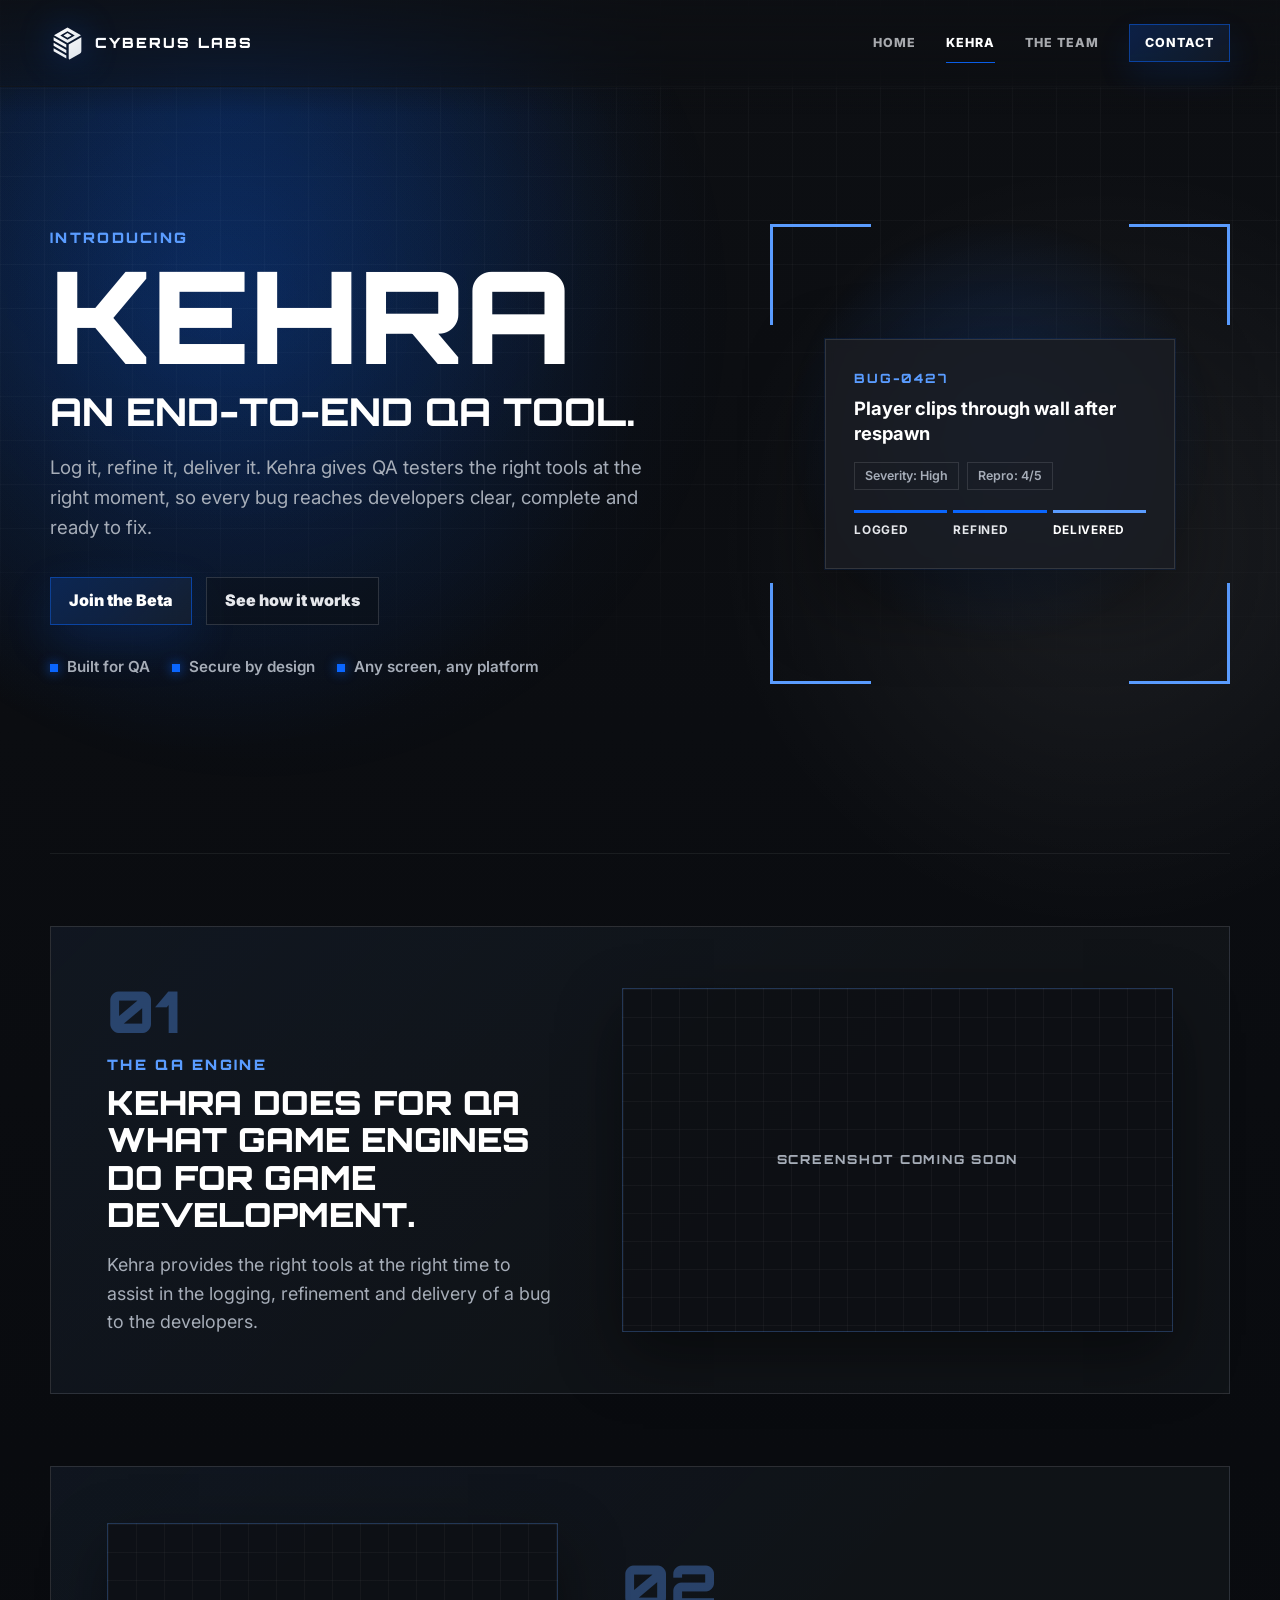
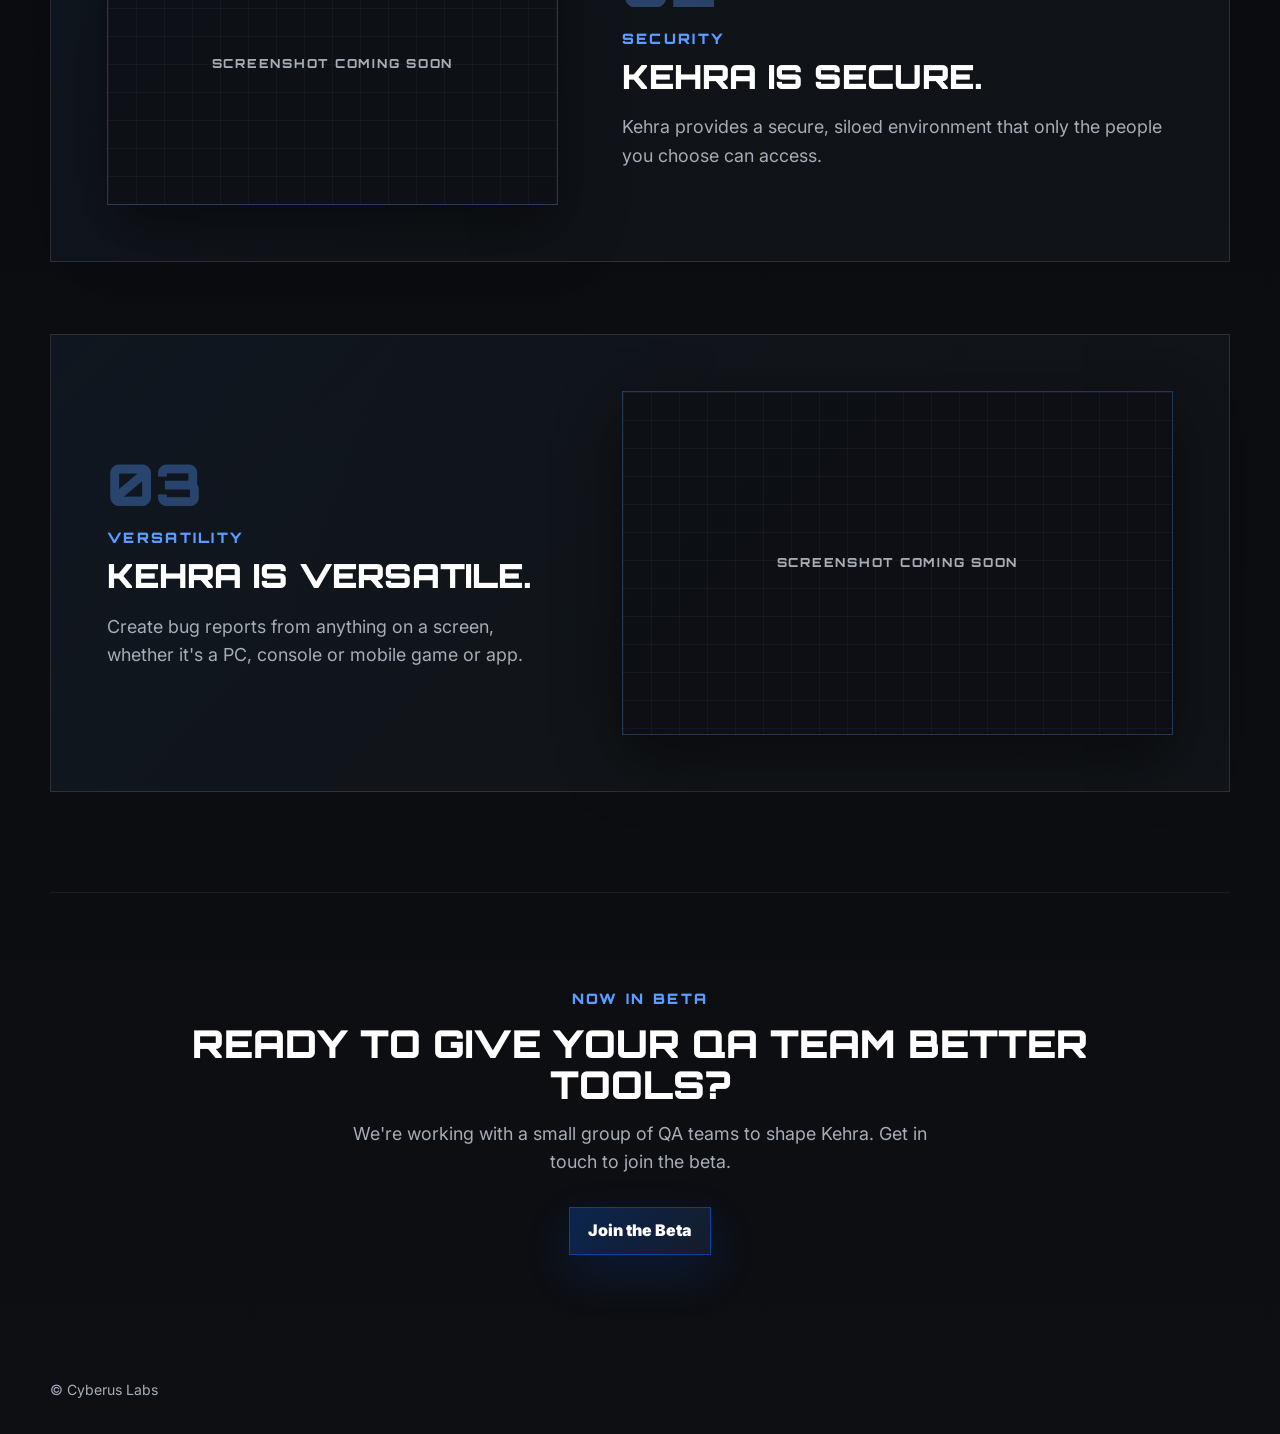
==== kehra/index.html @ efad947b "Add Kehra landing page Hero introducing Kehra as an end-to-end QA tool, three feature sections that " ====
<!DOCTYPE html>
<html lang="en">
<head>
  <meta charset="UTF-8">
  <meta name="viewport" content="width=device-width, initial-scale=1.0">
  <meta name="description" content="Kehra is an end-to-end QA tool from Cyberus Labs. Log, refine and deliver bugs to developers from any screen, in a secure, siloed environment.">
  <title>Kehra | An End-to-End QA Tool | Cyberus Labs</title>
  <link rel="icon" href="../assets/logo/cyberuslabs_logo.svg" type="image/svg+xml">
  <link rel="preconnect" href="https://fonts.googleapis.com">
  <link rel="preconnect" href="https://fonts.gstatic.com" crossorigin>
  <link href="https://fonts.googleapis.com/css2?family=Inter:wght@400;500;600;700;800&family=Orbitron:wght@600;700;800;900&display=swap" rel="stylesheet">
  <link rel="stylesheet" href="../coming-soon.css">
  <link rel="stylesheet" href="kehra.css">
</head>
<body>
  <div class="coming-soon-shell">
    <header class="coming-soon-header" data-header>
      <nav class="global-nav" aria-label="Main navigation">
        <a class="coming-soon-brand" href="/" aria-label="Cyberus Labs home">
          <img src="../assets/logo/cyberuslabs_logo.svg" alt="" aria-hidden="true">
          <span>Cyberus Labs</span>
        </a>

        <button class="nav-toggle" type="button" aria-expanded="false" aria-controls="site-navigation" data-nav-toggle>
          <span class="sr-only">Toggle navigation</span>
          <span></span>
          <span></span>
          <span></span>
        </button>

        <div class="global-nav-links" id="site-navigation" data-nav-links>
          <a href="/">Home</a>
          <a href="/kehra/" aria-current="page">Kehra</a>
          <a href="/team/">The Team</a>
          <a class="header-contact" href="mailto:contact@cyberuslabs.ca">Contact</a>
        </div>
      </nav>
    </header>

    <main class="home-main kehra-main">
      <!-- Hero -->
      <section class="kehra-hero" aria-labelledby="kehra-title">
        <div class="kehra-hero-copy">
          <p class="section-eyebrow">Introducing</p>
          <h1 id="kehra-title">Kehra</h1>
          <p class="kehra-hero-statement">An end-to-end QA tool.</p>
          <p class="coming-soon-text">Log it, refine it, deliver it. Kehra gives QA testers the right tools at the right moment, so every bug reaches developers clear, complete and ready to fix.</p>
          <div class="home-actions">
            <a class="home-button home-button-primary" href="mailto:contact@cyberuslabs.ca?subject=Kehra%20Beta%20Access">Join the Beta</a>
            <a class="home-button" href="#features">See how it works</a>
          </div>
          <ul class="kehra-hero-points" aria-label="Kehra at a glance">
            <li>Built for QA</li>
            <li>Secure by design</li>
            <li>Any screen, any platform</li>
          </ul>
        </div>

        <div class="kehra-capture" aria-hidden="true">
          <span class="capture-corner capture-corner-tl"></span>
          <span class="capture-corner capture-corner-tr"></span>
          <span class="capture-corner capture-corner-bl"></span>
          <span class="capture-corner capture-corner-br"></span>
          <div class="capture-card">
            <p class="capture-id">BUG-0427</p>
            <p class="capture-title">Player clips through wall after respawn</p>
            <div class="capture-tags">
              <span>Severity: High</span>
              <span>Repro: 4/5</span>
            </div>
            <div class="capture-steps">
              <span class="is-done">Logged</span>
              <span class="is-done">Refined</span>
              <span class="is-active">Delivered</span>
            </div>
          </div>
        </div>
      </section>

      <!-- Feature sections: each card grows as it scrolls into view (kehra.js) -->
      <div class="kehra-features" id="features">
        <section class="kehra-feature" data-grow aria-labelledby="feature-engine-title">
          <div class="kehra-feature-inner">
            <div class="kehra-feature-copy">
              <span class="kehra-feature-number">01</span>
              <p class="section-eyebrow">The QA engine</p>
              <h2 id="feature-engine-title">Kehra does for QA what game engines do for game development.</h2>
              <p>Kehra provides the right tools at the right time to assist in the logging, refinement and delivery of a bug to the developers.</p>
            </div>
            <figure class="kehra-shot">
              <!-- Screenshot: replace this placeholder with
                   <img src="../assets/images/kehra/feature-engine.png" alt="Describe the screenshot"> -->
              <div class="kehra-shot-placeholder"><span>Screenshot coming soon</span></div>
            </figure>
          </div>
        </section>

        <section class="kehra-feature kehra-feature-reverse" data-grow aria-labelledby="feature-secure-title">
          <div class="kehra-feature-inner">
            <div class="kehra-feature-copy">
              <span class="kehra-feature-number">02</span>
              <p class="section-eyebrow">Security</p>
              <h2 id="feature-secure-title">Kehra is secure.</h2>
              <p>Kehra provides a secure, siloed environment that only the people you choose can access.</p>
            </div>
            <figure class="kehra-shot">
              <!-- Screenshot: replace this placeholder with
                   <img src="../assets/images/kehra/feature-secure.png" alt="Describe the screenshot"> -->
              <div class="kehra-shot-placeholder"><span>Screenshot coming soon</span></div>
            </figure>
          </div>
        </section>

        <section class="kehra-feature" data-grow aria-labelledby="feature-versatile-title">
          <div class="kehra-feature-inner">
            <div class="kehra-feature-copy">
              <span class="kehra-feature-number">03</span>
              <p class="section-eyebrow">Versatility</p>
              <h2 id="feature-versatile-title">Kehra is versatile.</h2>
              <p>Create bug reports from anything on a screen, whether it's a PC, console or mobile game or app.</p>
            </div>
            <figure class="kehra-shot">
              <!-- Screenshot: replace this placeholder with
                   <img src="../assets/images/kehra/feature-versatile.png" alt="Describe the screenshot"> -->
              <div class="kehra-shot-placeholder"><span>Screenshot coming soon</span></div>
            </figure>
          </div>
        </section>
      </div>

      <!-- Closing call to action -->
      <section class="home-section kehra-cta" aria-labelledby="kehra-cta-title">
        <p class="section-eyebrow">Now in Beta</p>
        <h2 id="kehra-cta-title">Ready to give your QA team better tools?</h2>
        <p>We're working with a small group of QA teams to shape Kehra. Get in touch to join the beta.</p>
        <div class="home-actions">
          <a class="home-button home-button-primary" href="mailto:contact@cyberuslabs.ca?subject=Kehra%20Beta%20Access">Join the Beta</a>
        </div>
      </section>
    </main>

    <footer class="coming-soon-footer">
      <p>&copy; <span data-year></span> Cyberus Labs</p>
    </footer>
  </div>

  <script src="../script.js"></script>
  <script src="kehra.js"></script>
</body>
</html>
---- coming-soon.css ----
:root {
  --bg: #0d0f13;
  --surface: #1a1d22;
  --accent: #0a66ff;
  --accent-soft: #5a9cff;
  --text: #e5e7eb;
  --white: #ffffff;
  --muted: #a6adb8;
  --line: rgba(229, 231, 235, 0.13);
  --max-width: 1180px;
}

* {
  box-sizing: border-box;
}

html {
  min-width: 320px;
  min-height: 100%;
}

body {
  min-width: 320px;
  min-height: 100vh;
  margin: 0;
  color: var(--text);
  font-family: Inter, ui-sans-serif, system-ui, -apple-system, BlinkMacSystemFont, "Segoe UI", sans-serif;
  background:
    radial-gradient(circle at 16% 10%, rgba(10, 102, 255, 0.2), transparent 28rem),
    radial-gradient(circle at 86% 18%, rgba(255, 255, 255, 0.07), transparent 24rem),
    linear-gradient(180deg, var(--bg) 0%, #090b0f 48%, var(--bg) 100%);
  line-height: 1.6;
}

body::before {
  position: fixed;
  inset: 0;
  z-index: -2;
  content: "";
  background-image:
    linear-gradient(rgba(229, 231, 235, 0.035) 1px, transparent 1px),
    linear-gradient(90deg, rgba(229, 231, 235, 0.035) 1px, transparent 1px);
  background-size: 44px 44px;
  mask-image: linear-gradient(to bottom, #000 0%, rgba(0, 0, 0, 0.72) 58%, transparent 78%);
}

body::after {
  position: fixed;
  inset: 0;
  z-index: -1;
  pointer-events: none;
  content: "";
  background:
    radial-gradient(circle at 18% 10%, rgba(10, 102, 255, 0.12), transparent 28rem),
    radial-gradient(circle at 20% 34%, rgba(10, 102, 255, 0.1), transparent 30rem);
}

a {
  color: inherit;
  text-decoration: none;
}

.sr-only {
  position: absolute;
  width: 1px;
  height: 1px;
  overflow: hidden;
  clip: rect(0, 0, 0, 0);
  white-space: nowrap;
}

img {
  display: block;
  max-width: 100%;
}

.coming-soon-shell {
  display: grid;
  min-height: 100vh;
  grid-template-rows: auto 1fr auto;
  overflow: hidden;
}

.coming-soon-main,
.coming-soon-footer {
  width: min(100% - 48px, var(--max-width));
  margin: 0 auto;
}

.coming-soon-header {
  display: flex;
  position: relative;
  z-index: 5;
  min-height: 86px;
  align-items: center;
  border-bottom: 1px solid rgba(229, 231, 235, 0.025);
  background: linear-gradient(180deg, rgba(13, 15, 19, 0.82) 0%, rgba(13, 15, 19, 0.5) 100%);
  backdrop-filter: blur(18px);
}

.coming-soon-header::after {
  position: absolute;
  right: 0;
  bottom: -28px;
  left: 0;
  height: 28px;
  pointer-events: none;
  content: "";
  background: linear-gradient(180deg, rgba(13, 15, 19, 0.28), transparent);
}

.global-nav {
  display: flex;
  width: min(100% - 48px, var(--max-width));
  align-items: center;
  justify-content: space-between;
  gap: 24px;
  min-height: 86px;
  margin: 0 auto;
}

.coming-soon-brand {
  display: inline-flex;
  flex: 0 0 auto;
  align-items: center;
  gap: 10px;
  min-height: 86px;
  color: var(--white);
  font-family: Orbitron, Inter, sans-serif;
  font-size: 0.88rem;
  font-weight: 900;
  letter-spacing: 0.14em;
  text-transform: uppercase;
}

.coming-soon-brand img {
  width: 35px;
  height: auto;
  filter: drop-shadow(0 0 18px rgba(10, 102, 255, 0.4));
}

.global-nav-links {
  display: flex;
  align-items: center;
  justify-content: flex-end;
  gap: clamp(16px, 2.4vw, 30px);
  color: rgba(229, 231, 235, 0.72);
  font-size: 0.78rem;
  font-weight: 800;
  letter-spacing: 0.08em;
  text-transform: uppercase;
}

.global-nav-links a {
  position: relative;
  transition: color 180ms ease, border-color 180ms ease, background 180ms ease;
}

.global-nav-links a:not(.header-contact)::after {
  position: absolute;
  right: 0;
  bottom: -10px;
  left: 0;
  height: 1px;
  content: "";
  background: var(--accent);
  opacity: 0;
  transform: scaleX(0.55);
  transition: opacity 180ms ease, transform 180ms ease;
}

.global-nav-links a:hover,
.global-nav-links a:focus-visible,
.global-nav-links a[aria-current="page"] {
  color: var(--white);
  outline: none;
}

.global-nav-links a:hover::after,
.global-nav-links a:focus-visible::after,
.global-nav-links a[aria-current="page"]::after {
  opacity: 0.9;
  transform: scaleX(1);
}

.header-contact {
  display: inline-flex;
  min-height: 38px;
  align-items: center;
  justify-content: center;
  border: 1px solid rgba(10, 102, 255, 0.5);
  padding: 0 15px;
  color: var(--white);
  background:
    linear-gradient(135deg, rgba(10, 102, 255, 0.22), rgba(90, 156, 255, 0.08)),
    rgba(13, 15, 19, 0.58);
  box-shadow: 0 14px 34px rgba(10, 102, 255, 0.12);
}

.header-contact:hover,
.header-contact:focus-visible {
  border-color: rgba(90, 156, 255, 0.86);
}

.nav-toggle {
  display: none;
  position: relative;
  width: 44px;
  height: 44px;
  flex: 0 0 auto;
  align-items: center;
  justify-content: center;
  border: 1px solid rgba(229, 231, 235, 0.12);
  padding: 0;
  color: var(--white);
  background: rgba(13, 15, 19, 0.58);
  cursor: pointer;
}

.nav-toggle span:not(.sr-only) {
  position: absolute;
  width: 18px;
  height: 2px;
  background: currentColor;
  transition: transform 180ms ease, opacity 180ms ease;
}

.nav-toggle span:nth-child(2) {
  transform: translateY(-6px);
}

.nav-toggle span:nth-child(4) {
  transform: translateY(6px);
}

.nav-toggle[aria-expanded="true"] span:nth-child(2) {
  transform: rotate(45deg);
}

.nav-toggle[aria-expanded="true"] span:nth-child(3) {
  opacity: 0;
}

.nav-toggle[aria-expanded="true"] span:nth-child(4) {
  transform: rotate(-45deg);
}

.coming-soon-main {
  display: grid;
  align-items: center;
  padding: clamp(30px, 5vw, 66px) 0;
}

.coming-soon-hero {
  display: grid;
  grid-template-columns: minmax(0, 1fr) minmax(280px, 440px);
  gap: clamp(36px, 7vw, 94px);
  align-items: center;
}

.coming-soon-copy {
  max-width: 820px;
}

.coming-soon-state {
  margin: 0;
  color: var(--accent-soft);
  font-family: Orbitron, Inter, sans-serif;
  font-size: clamp(0.74rem, 1.3vw, 0.9rem);
  font-weight: 900;
  letter-spacing: 0.16em;
  line-height: 1.35;
  text-transform: uppercase;
}

.coming-soon-copy h1 {
  max-width: 900px;
  margin: 0;
  color: var(--white);
  font-family: Orbitron, Inter, sans-serif;
  font-size: clamp(3.6rem, 9vw, 8.5rem);
  font-weight: 900;
  letter-spacing: 0;
  line-height: 0.9;
  text-transform: uppercase;
}

.coming-soon-statement {
  max-width: 620px;
  margin: 18px 0 0;
  color: var(--white);
  font-family: Orbitron, Inter, sans-serif;
  font-size: clamp(1.45rem, 3.3vw, 2.45rem);
  font-weight: 800;
  line-height: 1.05;
  text-transform: uppercase;
}

.coming-soon-text {
  max-width: 660px;
  margin: 22px 0 0;
  color: var(--muted);
  font-size: clamp(1rem, 1.6vw, 1.17rem);
}

.coming-soon-state {
  margin-top: 34px;
  color: var(--white);
}

.coming-soon-contact {
  display: inline-flex;
  min-height: 48px;
  align-items: center;
  justify-content: center;
  margin-top: 18px;
  border: 1px solid rgba(10, 102, 255, 0.48);
  padding: 0 18px;
  color: var(--white);
  background:
    linear-gradient(135deg, rgba(10, 102, 255, 0.26), rgba(90, 156, 255, 0.1)),
    rgba(13, 15, 19, 0.7);
  font-weight: 900;
  box-shadow: 0 18px 48px rgba(10, 102, 255, 0.16);
}

.coming-soon-contact:hover,
.coming-soon-contact:focus-visible {
  border-color: rgba(90, 156, 255, 0.86);
  outline: none;
}

.coming-soon-mark {
  position: relative;
  display: grid;
  min-height: clamp(280px, 38vw, 460px);
  place-items: center;
  isolation: isolate;
}

.coming-soon-mark::before {
  position: absolute;
  inset: 8%;
  border: 1px solid rgba(229, 231, 235, 0.08);
  content: "";
  background:
    linear-gradient(rgba(229, 231, 235, 0.03) 1px, transparent 1px),
    linear-gradient(90deg, rgba(229, 231, 235, 0.03) 1px, transparent 1px);
  background-size: 22px 22px;
  opacity: 0.78;
  transform: rotate(45deg);
}

.coming-soon-mark::after {
  position: absolute;
  inset: 20%;
  z-index: -1;
  border-radius: 50%;
  content: "";
  background: radial-gradient(circle, rgba(10, 102, 255, 0.28), transparent 64%);
  filter: blur(10px);
}

.coming-soon-mark img {
  position: relative;
  z-index: 2;
  width: clamp(92px, 12.2vw, 157px);
  height: auto;
  filter:
    drop-shadow(0 0 28px rgba(10, 102, 255, 0.48))
    drop-shadow(0 32px 70px rgba(0, 0, 0, 0.45));
}

.mark-frame {
  position: absolute;
  border: 1px solid rgba(10, 102, 255, 0.26);
  transform: rotate(45deg);
}

.mark-frame-large {
  width: clamp(220px, 31vw, 390px);
  height: clamp(220px, 31vw, 390px);
}

.mark-frame-small {
  width: clamp(150px, 22vw, 285px);
  height: clamp(150px, 22vw, 285px);
  border-color: rgba(229, 231, 235, 0.12);
}

.mark-callout {
  position: absolute;
  z-index: 3;
  max-width: 150px;
  color: var(--muted);
  font-size: 0.78rem;
  font-weight: 700;
  line-height: 1.35;
  text-transform: none;
}

.mark-callout h2,
.mark-callout p {
  margin: 0;
}

.mark-callout h2 {
  color: var(--white);
  font-family: Orbitron, Inter, sans-serif;
  font-size: clamp(0.74rem, 1.1vw, 0.88rem);
  font-weight: 900;
  letter-spacing: 0.16em;
  line-height: 1.2;
  text-transform: uppercase;
}

.mark-callout p {
  margin-top: 5px;
  color: var(--muted);
  white-space: nowrap;
}

.mark-callout-design {
  top: 9%;
  right: 12%;
}

.mark-callout-build {
  bottom: 13%;
  left: 2%;
}

.mark-callout-solve {
  right: 0;
  bottom: 13%;
  text-align: right;
}

.home-main {
  width: min(100% - 48px, var(--max-width));
  margin: 0 auto;
  padding: clamp(30px, 5vw, 66px) 0 0;
}

.home-hero {
  padding-bottom: clamp(72px, 10vw, 128px);
}

.home-actions {
  display: flex;
  flex-wrap: wrap;
  gap: 14px;
  margin-top: 34px;
}

.home-button {
  display: inline-flex;
  min-height: 48px;
  align-items: center;
  justify-content: center;
  border: 1px solid rgba(229, 231, 235, 0.16);
  padding: 0 18px;
  color: var(--text);
  background: rgba(13, 15, 19, 0.42);
  font-weight: 900;
  transition: border-color 180ms ease, color 180ms ease, background 180ms ease;
}

.home-button-primary {
  border-color: rgba(10, 102, 255, 0.48);
  color: var(--white);
  background:
    linear-gradient(135deg, rgba(10, 102, 255, 0.26), rgba(90, 156, 255, 0.1)),
    rgba(13, 15, 19, 0.7);
  box-shadow: 0 18px 48px rgba(10, 102, 255, 0.16);
}

.home-button:hover,
.home-button:focus-visible {
  border-color: rgba(90, 156, 255, 0.86);
  outline: none;
}

.home-section {
  padding: clamp(58px, 8vw, 96px) 0;
  border-top: 1px solid rgba(229, 231, 235, 0.07);
}

.home-section-heading {
  display: grid;
  max-width: 920px;
  gap: 12px;
  margin-bottom: clamp(26px, 4vw, 42px);
}

.home-section h2 {
  max-width: 980px;
  margin: 0;
  color: var(--white);
  font-family: Orbitron, Inter, sans-serif;
  font-size: clamp(1.65rem, 3vw, 2.8rem);
  font-weight: 900;
  line-height: 1.08;
  text-transform: uppercase;
}

.home-pillars-grid,
.home-capability-grid {
  display: grid;
  gap: 18px;
}

.home-pillars-grid {
  grid-template-columns: repeat(3, minmax(0, 1fr));
}

.home-pillars-grid article {
  position: relative;
  min-height: 260px;
  overflow: hidden;
  border: 1px solid rgba(229, 231, 235, 0.1);
  padding: 28px;
  background:
    linear-gradient(135deg, rgba(26, 29, 34, 0.9), rgba(13, 15, 19, 0.74)),
    linear-gradient(rgba(10, 102, 255, 0.04) 1px, transparent 1px),
    linear-gradient(90deg, rgba(10, 102, 255, 0.04) 1px, transparent 1px);
  background-size: auto, 30px 30px, 30px 30px;
}

.home-pillars-grid article::after {
  position: absolute;
  right: -34px;
  bottom: -50px;
  width: 150px;
  height: 150px;
  border: 1px solid rgba(10, 102, 255, 0.22);
  content: "";
  transform: rotate(45deg);
}

.home-pillars-grid span,
.home-about-stats span {
  color: var(--accent-soft);
  font-family: Orbitron, Inter, sans-serif;
  font-size: 0.82rem;
  font-weight: 900;
  letter-spacing: 0.18em;
}

.home-pillars-grid h3 {
  margin: 48px 0 14px;
  color: var(--white);
  font-family: Orbitron, Inter, sans-serif;
  font-size: clamp(1.6rem, 3vw, 2.5rem);
  line-height: 1.04;
  text-transform: uppercase;
}

.home-pillars-grid p {
  margin: 0;
  color: var(--muted);
  font-size: 1.03rem;
  font-weight: 700;
}

.home-pillars-grid p + p {
  margin-top: 10px;
}

.home-pillars-grid strong {
  color: var(--text);
}

.home-capabilities {
  width: 100vw;
  margin-left: calc(50% - 50vw);
  padding-right: max(24px, calc((100vw - var(--max-width)) / 2));
  padding-left: max(24px, calc((100vw - var(--max-width)) / 2));
  border-bottom: 1px solid rgba(229, 231, 235, 0.07);
  background: rgba(26, 29, 34, 0.3);
}

.home-capability-grid {
  grid-template-columns: repeat(3, minmax(0, 1fr));
}

.home-capability-grid article,
.home-about-stats {
  border: 1px solid rgba(229, 231, 235, 0.1);
  background: linear-gradient(180deg, rgba(26, 29, 34, 0.88), rgba(26, 29, 34, 0.58));
}

.home-capability-grid article {
  min-height: 250px;
  padding: 24px;
}

.capability-icon {
  display: inline-grid;
  width: 48px;
  height: 48px;
  margin-bottom: 28px;
  place-items: center;
  border: 1px solid rgba(10, 102, 255, 0.38);
  color: var(--accent-soft);
  font-family: Orbitron, Inter, sans-serif;
  font-size: 0.86rem;
  font-weight: 900;
  background: rgba(10, 102, 255, 0.1);
}

.home-capability-grid h3 {
  margin: 0 0 12px;
  color: var(--white);
  font-family: Orbitron, Inter, sans-serif;
  font-size: 1rem;
  line-height: 1.25;
  text-transform: uppercase;
}

.home-capability-grid p,
.home-about-copy p {
  margin: 0;
  color: var(--muted);
}

.home-about {
  display: grid;
  grid-template-columns: minmax(0, 1fr) 360px;
  gap: clamp(34px, 5vw, 54px);
  align-items: start;
}

.home-about-copy {
  display: grid;
  gap: 16px;
}

.home-about-copy p {
  max-width: 760px;
  font-size: 1.04rem;
}

.home-about-stats {
  display: grid;
  gap: 1px;
  padding: 1px;
  background: rgba(229, 231, 235, 0.1);
}

.home-about-stats div {
  padding: 24px;
  background: rgba(26, 29, 34, 0.92);
}

.home-about-stats span {
  display: block;
  margin-bottom: 10px;
}

.home-about-stats p {
  margin: 0;
  color: var(--text);
  font-weight: 800;
}

.home-text-link {
  display: inline-flex;
  width: fit-content;
  align-items: center;
  gap: 8px;
  color: var(--white);
  font-family: Orbitron, Inter, sans-serif;
  font-size: 0.78rem;
  font-weight: 900;
  letter-spacing: 0.12em;
  text-transform: uppercase;
}

.home-text-link:hover,
.home-text-link:focus-visible {
  color: var(--accent-soft);
  outline: none;
}

.team-main {
  width: min(100% - 48px, var(--max-width));
  margin: 0 auto;
  padding: clamp(28px, 4vw, 48px) 0 0;
}

.section-eyebrow,
.founder-role {
  margin: 0;
  color: var(--accent-soft);
  font-family: Orbitron, Inter, sans-serif;
  font-size: clamp(0.74rem, 1.3vw, 0.9rem);
  font-weight: 900;
  letter-spacing: 0.16em;
  line-height: 1.35;
  text-transform: uppercase;
}

.team-hero {
  position: relative;
  overflow: hidden;
  padding: clamp(14px, 2vw, 24px) 0 clamp(34px, 4vw, 52px);
}

.team-hero h1 {
  margin: 12px 0 0;
  color: var(--white);
  font-family: Orbitron, Inter, sans-serif;
  font-weight: 900;
  line-height: 1.02;
  text-transform: uppercase;
}

.team-hero h1 {
  max-width: 1120px;
  font-size: clamp(2.4rem, 5vw, 4.9rem);
}

.founder-section {
  display: grid;
  grid-template-columns: repeat(2, minmax(0, 1fr));
  gap: clamp(18px, 3vw, 28px);
  padding: 0 0 clamp(70px, 9vw, 118px);
}

.founder-card {
  position: relative;
  display: grid;
  grid-template-rows: auto 1fr;
  overflow: hidden;
  border: 1px solid rgba(229, 231, 235, 0.1);
  background:
    linear-gradient(135deg, rgba(26, 29, 34, 0.88), rgba(13, 15, 19, 0.78)),
    linear-gradient(rgba(229, 231, 235, 0.03) 1px, transparent 1px),
    linear-gradient(90deg, rgba(229, 231, 235, 0.03) 1px, transparent 1px);
  background-size: auto, 26px 26px, 26px 26px;
}

.founder-card::after {
  position: absolute;
  right: -72px;
  bottom: -72px;
  width: 150px;
  height: 150px;
  border: 1px solid rgba(10, 102, 255, 0.24);
  content: "";
  transform: rotate(45deg);
}

.founder-photo {
  position: relative;
  display: grid;
  min-height: clamp(220px, 28vw, 320px);
  place-items: center;
  overflow: hidden;
  border-bottom: 1px solid rgba(229, 231, 235, 0.08);
  background:
    radial-gradient(circle at 50% 45%, rgba(10, 102, 255, 0.18), transparent 14rem),
    linear-gradient(rgba(229, 231, 235, 0.035) 1px, transparent 1px),
    linear-gradient(90deg, rgba(229, 231, 235, 0.035) 1px, transparent 1px),
    rgba(13, 15, 19, 0.42);
  background-size: auto, 24px 24px, 24px 24px, auto;
}

.founder-photo::before,
.founder-photo::after {
  position: absolute;
  width: 132px;
  height: 132px;
  border: 1px solid rgba(229, 231, 235, 0.1);
  content: "";
  transform: rotate(45deg);
}

.founder-photo::before {
  top: -66px;
  left: -66px;
}

.founder-photo::after {
  right: -66px;
  bottom: -66px;
}

.founder-photo span {
  position: relative;
  z-index: 1;
  color: var(--white);
  font-family: Orbitron, Inter, sans-serif;
  font-size: clamp(2.6rem, 6vw, 4.6rem);
  font-weight: 900;
  letter-spacing: 0.12em;
  text-shadow: 0 0 28px rgba(10, 102, 255, 0.42);
}

.founder-photo img {
  position: absolute;
  inset: 0;
  width: 100%;
  height: 100%;
  object-fit: cover;
}

.founder-content {
  position: relative;
  z-index: 1;
  display: grid;
  align-content: start;
  gap: 16px;
  padding: clamp(22px, 3vw, 30px);
}

.founder-content h2 {
  margin: -4px 0 0;
  color: var(--white);
  font-family: Orbitron, Inter, sans-serif;
  font-size: clamp(1.5rem, 3vw, 2.35rem);
  line-height: 1.05;
  text-transform: uppercase;
}

.founder-bio {
  display: grid;
  gap: 14px;
  max-width: 66ch;
}

.founder-bio p {
  margin: 0;
  color: var(--muted);
}

.coming-soon-footer {
  display: flex;
  align-items: end;
  justify-content: space-between;
  gap: 22px;
  padding: 28px 0 32px;
  color: var(--muted);
  font-size: 0.88rem;
}

.coming-soon-footer p {
  margin: 0;
}

@media (max-width: 900px) {
  .home-main,
  .coming-soon-main,
  .team-main,
  .coming-soon-footer {
    width: min(100% - 34px, var(--max-width));
  }

  .global-nav {
    width: min(100% - 34px, var(--max-width));
  }

  .coming-soon-hero {
    grid-template-columns: 1fr;
    gap: 30px;
  }

  .home-hero {
    padding-bottom: 64px;
  }

  .coming-soon-mark {
    width: min(100%, 560px);
    min-height: 300px;
    margin: 0 auto;
  }

  .home-pillars-grid,
  .home-capability-grid,
  .home-about {
    grid-template-columns: 1fr;
  }

  .home-capability-grid article {
    min-height: 220px;
  }

  .founder-section {
    grid-template-columns: 1fr;
  }

  .team-hero {
    padding-top: 20px;
  }

}

@media (max-width: 820px) {
  .global-nav {
    position: relative;
  }

  .nav-toggle {
    display: inline-flex;
  }

  .global-nav-links {
    position: absolute;
    top: calc(100% - 6px);
    right: 0;
    left: 0;
    display: grid;
    align-items: stretch;
    justify-content: stretch;
    gap: 0;
    border: 1px solid rgba(229, 231, 235, 0.1);
    padding: 10px;
    background:
      linear-gradient(135deg, rgba(26, 29, 34, 0.94), rgba(13, 15, 19, 0.96)),
      linear-gradient(rgba(229, 231, 235, 0.035) 1px, transparent 1px),
      linear-gradient(90deg, rgba(229, 231, 235, 0.035) 1px, transparent 1px);
    background-size: auto, 24px 24px, 24px 24px;
    box-shadow: 0 24px 54px rgba(0, 0, 0, 0.32);
    opacity: 0;
    pointer-events: none;
    transform: translateY(-8px);
    transition: opacity 180ms ease, transform 180ms ease;
  }

  .global-nav-links.is-open {
    opacity: 1;
    pointer-events: auto;
    transform: translateY(0);
  }

  .global-nav-links a {
    display: flex;
    min-height: 44px;
    align-items: center;
    padding: 0 12px;
  }

  .global-nav-links a:not(.header-contact)::after {
    right: auto;
    bottom: 11px;
    left: 12px;
    width: 26px;
    transform-origin: left center;
  }

  .header-contact {
    width: 100%;
    margin-top: 8px;
  }
}

@media (max-width: 560px) {
  .coming-soon-header {
    min-height: 72px;
  }

  .global-nav {
    min-height: 72px;
  }

  .coming-soon-brand {
    min-height: 72px;
  }

  .coming-soon-brand {
    font-size: 0.76rem;
  }

  .coming-soon-brand img {
    width: 32px;
  }

  .coming-soon-main {
    padding: 22px 0 30px;
  }

  .coming-soon-copy h1 {
    font-size: clamp(2.7rem, 14vw, 4.2rem);
  }

  .coming-soon-statement {
    font-size: clamp(1.35rem, 7vw, 2rem);
  }

  .coming-soon-contact {
    width: 100%;
  }

  .home-main {
    padding-top: 22px;
  }

  .home-actions,
  .home-button {
    width: 100%;
  }

  .home-section {
    padding: 48px 0;
  }

  .home-pillars-grid article,
  .home-capability-grid article {
    min-height: 0;
    padding: 20px;
  }

  .home-pillars-grid h3 {
    margin-top: 34px;
  }

  .home-capabilities {
    padding-right: 17px;
    padding-left: 17px;
  }

  .home-about-stats div {
    padding: 20px;
  }

  .coming-soon-mark {
    min-height: 280px;
  }

  .coming-soon-mark img {
    width: clamp(79px, 24.5vw, 111px);
  }

  .mark-frame-large {
    width: clamp(210px, 70vw, 280px);
    height: clamp(210px, 70vw, 280px);
  }

  .mark-frame-small {
    width: clamp(145px, 50vw, 204px);
    height: clamp(145px, 50vw, 204px);
  }

  .mark-callout {
    max-width: 118px;
    font-size: 0.68rem;
  }

  .mark-callout h2 {
    font-size: 0.68rem;
  }

  .mark-callout-design {
    top: 5%;
    right: 7%;
  }

  .mark-callout-build {
    bottom: 4%;
    left: 0;
  }

  .mark-callout-solve {
    right: 0;
    bottom: 4%;
  }

  .coming-soon-footer {
    align-items: flex-start;
    flex-direction: column;
    padding-bottom: 26px;
  }

  .team-main {
    padding-top: 16px;
  }

  .team-hero h1 {
    font-size: clamp(2.25rem, 12vw, 4rem);
  }

  .founder-photo {
    min-height: 210px;
  }

  .founder-section {
    padding-bottom: 56px;
  }
}
---- kehra/kehra.css ----
/* Kehra landing page. Builds on ../coming-soon.css tokens. */

/* ---------- Hero ---------- */
.kehra-hero {
  display: grid;
  grid-template-columns: minmax(0, 1fr) minmax(280px, 460px);
  gap: clamp(36px, 7vw, 90px);
  align-items: center;
  min-height: min(78vh, 760px);
  padding-bottom: clamp(56px, 8vw, 96px);
}

.kehra-hero-copy h1 {
  margin: 10px 0 0;
  color: var(--white);
  font-family: Orbitron, Inter, sans-serif;
  font-size: clamp(3.6rem, 10vw, 8.5rem);
  font-weight: 900;
  line-height: 0.9;
  text-transform: uppercase;
}

.kehra-hero-statement {
  margin: 18px 0 0;
  color: var(--white);
  font-family: Orbitron, Inter, sans-serif;
  font-size: clamp(1.4rem, 3.2vw, 2.4rem);
  font-weight: 800;
  line-height: 1.05;
  text-transform: uppercase;
}

.kehra-hero-points {
  display: flex;
  flex-wrap: wrap;
  gap: 10px 22px;
  margin: 30px 0 0;
  padding: 0;
  list-style: none;
  color: var(--muted);
  font-size: 0.95rem;
  font-weight: 600;
}

.kehra-hero-points li::before {
  display: inline-block;
  width: 8px;
  height: 8px;
  margin-right: 9px;
  content: "";
  background: var(--accent);
  box-shadow: 0 0 12px rgba(10, 102, 255, 0.8);
}

/* Hero visual: a screen-capture frame around a bug card */
.kehra-capture {
  position: relative;
  aspect-ratio: 1 / 1;
  display: grid;
  place-items: center;
  padding: 12%;
  background:
    radial-gradient(circle at 50% 45%, rgba(10, 102, 255, 0.22), transparent 62%);
}

.capture-corner {
  position: absolute;
  width: 22%;
  height: 22%;
  border-color: var(--accent-soft);
  border-style: solid;
  border-width: 0;
  animation: capture-pulse 3.2s ease-in-out infinite;
}

.capture-corner-tl { top: 0; left: 0; border-top-width: 3px; border-left-width: 3px; }
.capture-corner-tr { top: 0; right: 0; border-top-width: 3px; border-right-width: 3px; }
.capture-corner-bl { bottom: 0; left: 0; border-bottom-width: 3px; border-left-width: 3px; }
.capture-corner-br { bottom: 0; right: 0; border-bottom-width: 3px; border-right-width: 3px; }

@keyframes capture-pulse {
  0%, 100% { opacity: 1; }
  50% { opacity: 0.45; }
}

.capture-card {
  width: 100%;
  border: 1px solid var(--line);
  padding: clamp(18px, 3vw, 28px);
  background: rgba(26, 29, 34, 0.86);
  box-shadow: 0 30px 80px rgba(0, 0, 0, 0.45), 0 0 0 1px rgba(10, 102, 255, 0.12);
  backdrop-filter: blur(6px);
}

.capture-id {
  margin: 0;
  color: var(--accent-soft);
  font-family: Orbitron, Inter, sans-serif;
  font-size: 0.8rem;
  font-weight: 800;
  letter-spacing: 0.14em;
}

.capture-title {
  margin: 8px 0 0;
  color: var(--white);
  font-size: clamp(1rem, 1.8vw, 1.15rem);
  font-weight: 700;
  line-height: 1.35;
}

.capture-tags {
  display: flex;
  flex-wrap: wrap;
  gap: 8px;
  margin-top: 16px;
}

.capture-tags span {
  border: 1px solid var(--line);
  padding: 3px 10px;
  color: var(--muted);
  font-size: 0.78rem;
  font-weight: 600;
}

.capture-steps {
  display: grid;
  grid-template-columns: repeat(3, 1fr);
  gap: 6px;
  margin-top: 20px;
}

.capture-steps span {
  border-top: 3px solid rgba(229, 231, 235, 0.14);
  padding-top: 8px;
  color: var(--muted);
  font-size: 0.74rem;
  font-weight: 700;
  letter-spacing: 0.06em;
  text-transform: uppercase;
}

.capture-steps .is-done { border-color: var(--accent); color: var(--text); }
.capture-steps .is-active { border-color: var(--accent-soft); color: var(--white); }

/* ---------- Growing feature sections ---------- */
.kehra-features {
  display: grid;
  gap: clamp(36px, 6vw, 72px);
  padding: clamp(40px, 6vw, 72px) 0 clamp(60px, 8vw, 100px);
  border-top: 1px solid rgba(229, 231, 235, 0.07);
  scroll-margin-top: 90px;
}

.kehra-feature {
  /* --grow runs 0 -> 1 as the section scrolls toward the middle of the screen */
  --grow: 1;
}

.kehra-feature-inner {
  display: grid;
  grid-template-columns: minmax(0, 0.9fr) minmax(0, 1.1fr);
  gap: clamp(26px, 5vw, 64px);
  align-items: center;
  border: 1px solid var(--line);
  padding: clamp(24px, 4.5vw, 56px);
  background:
    linear-gradient(135deg, rgba(10, 102, 255, calc(0.04 + 0.1 * var(--grow))), transparent 60%),
    rgba(26, 29, 34, calc(0.45 + 0.3 * var(--grow)));
  box-shadow: 0 30px 90px rgba(10, 102, 255, calc(0.18 * var(--grow)));
  opacity: calc(0.35 + 0.65 * var(--grow));
  transform: scale(calc(0.84 + 0.16 * var(--grow)));
  transform-origin: center;
  will-change: transform, opacity;
}

.kehra-feature-reverse .kehra-feature-copy {
  order: 2;
}

.kehra-feature-number {
  display: block;
  margin-bottom: 14px;
  color: rgba(90, 156, 255, 0.35);
  font-family: Orbitron, Inter, sans-serif;
  font-size: clamp(2.4rem, 5vw, 3.6rem);
  font-weight: 900;
  line-height: 1;
}

.kehra-feature h2 {
  margin: 10px 0 0;
  color: var(--white);
  font-family: Orbitron, Inter, sans-serif;
  font-size: clamp(1.45rem, 2.6vw, 2.3rem);
  font-weight: 900;
  line-height: 1.12;
  text-transform: uppercase;
}

.kehra-feature-copy > p:last-child {
  margin: 18px 0 0;
  color: var(--muted);
  font-size: clamp(1rem, 1.5vw, 1.12rem);
}

.kehra-shot {
  margin: 0;
}

.kehra-shot img,
.kehra-shot-placeholder {
  width: 100%;
  aspect-ratio: 16 / 10;
  border: 1px solid rgba(90, 156, 255, 0.28);
  object-fit: cover;
  box-shadow: 0 24px 60px rgba(0, 0, 0, 0.45);
}

.kehra-shot-placeholder {
  display: grid;
  place-items: center;
  background:
    linear-gradient(rgba(229, 231, 235, 0.04) 1px, transparent 1px),
    linear-gradient(90deg, rgba(229, 231, 235, 0.04) 1px, transparent 1px),
    rgba(13, 15, 19, 0.75);
  background-size: 28px 28px;
}

.kehra-shot-placeholder span {
  color: var(--muted);
  font-family: Orbitron, Inter, sans-serif;
  font-size: 0.78rem;
  font-weight: 800;
  letter-spacing: 0.14em;
  text-transform: uppercase;
}

/* ---------- Closing CTA ---------- */
.kehra-cta {
  display: grid;
  justify-items: center;
  gap: 14px;
  text-align: center;
}

.kehra-cta > p:not(.section-eyebrow) {
  max-width: 620px;
  margin: 0;
  color: var(--muted);
  font-size: clamp(1rem, 1.5vw, 1.12rem);
}

.kehra-cta .home-actions {
  justify-content: center;
  margin-top: 16px;
}

/* ---------- Responsive ---------- */
@media (max-width: 900px) {
  .kehra-hero {
    grid-template-columns: 1fr;
    min-height: 0;
  }

  .kehra-capture {
    width: min(100%, 420px);
    margin: 0 auto;
  }

  .kehra-feature-inner {
    grid-template-columns: 1fr;
  }

  .kehra-feature-reverse .kehra-feature-copy {
    order: 0;
  }
}

@media (prefers-reduced-motion: reduce) {
  .capture-corner {
    animation: none;
  }

  .kehra-feature {
    --grow: 1 !important;
  }
}
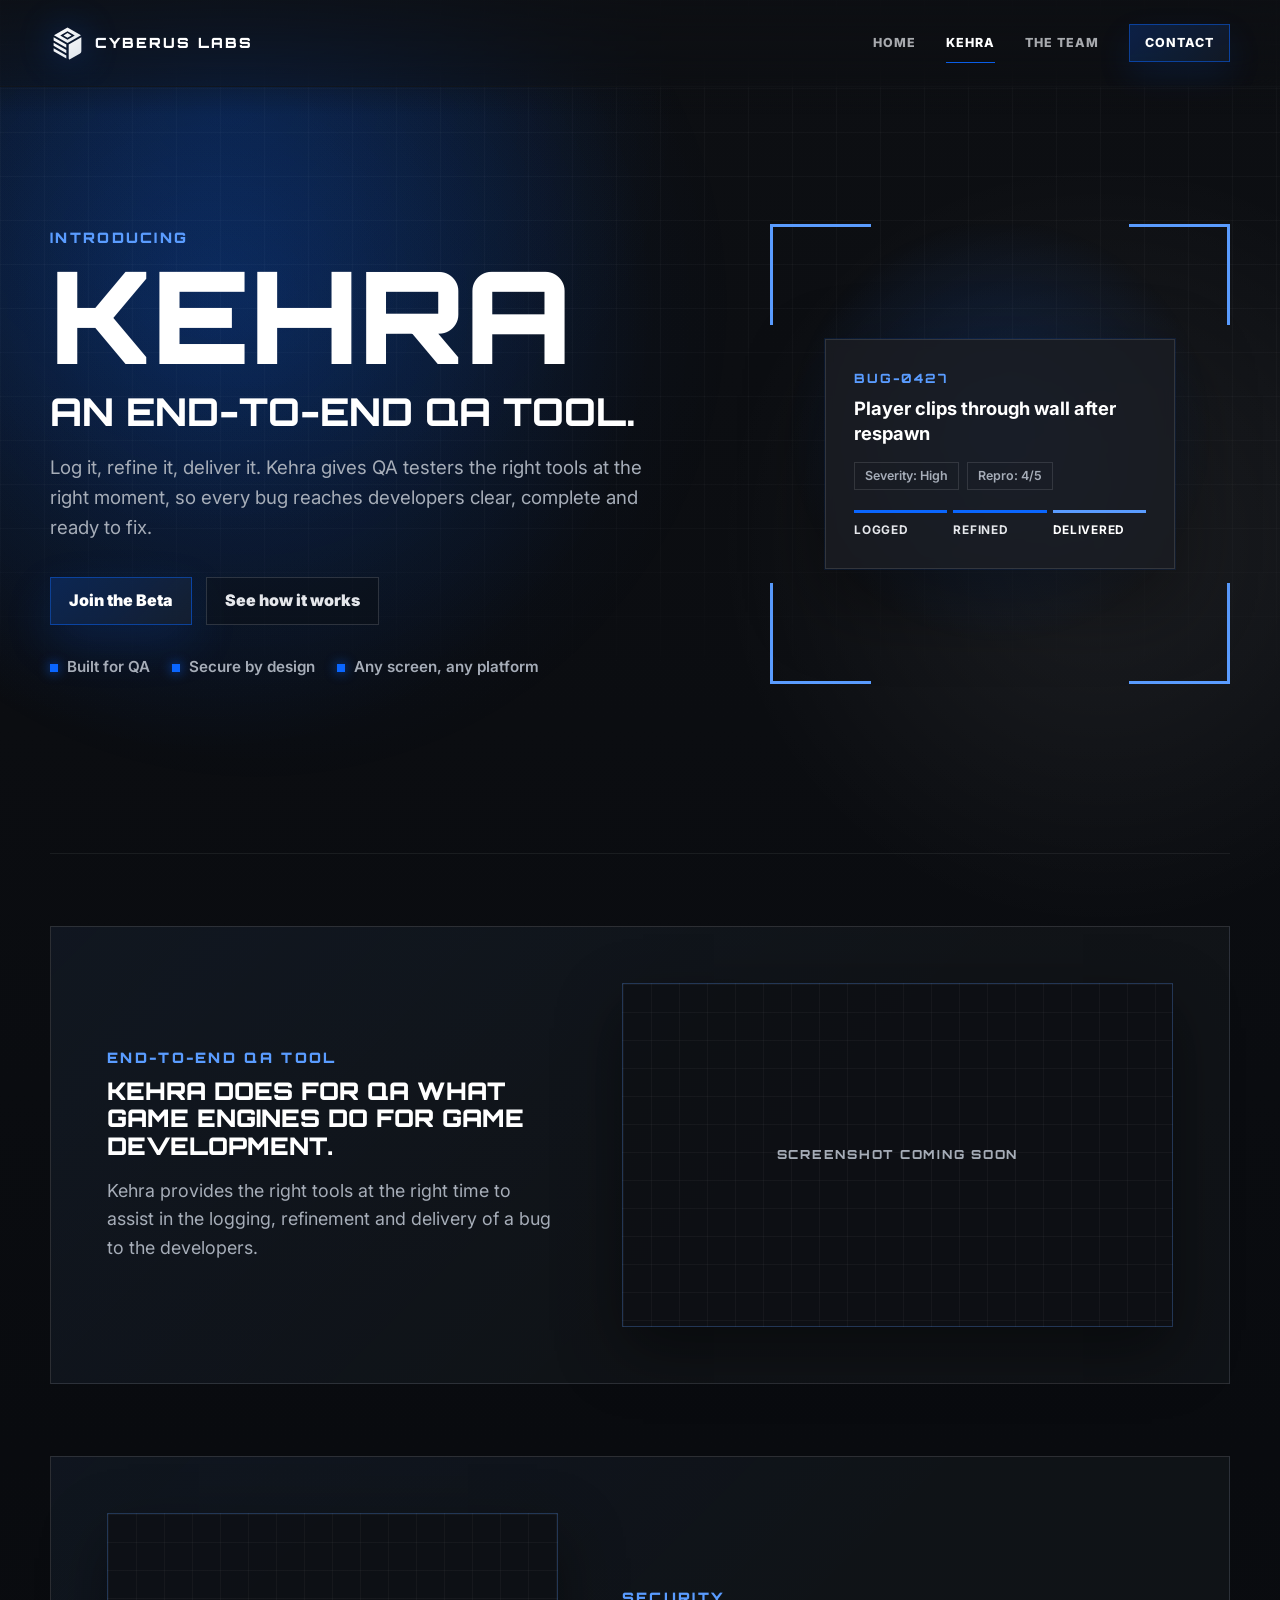
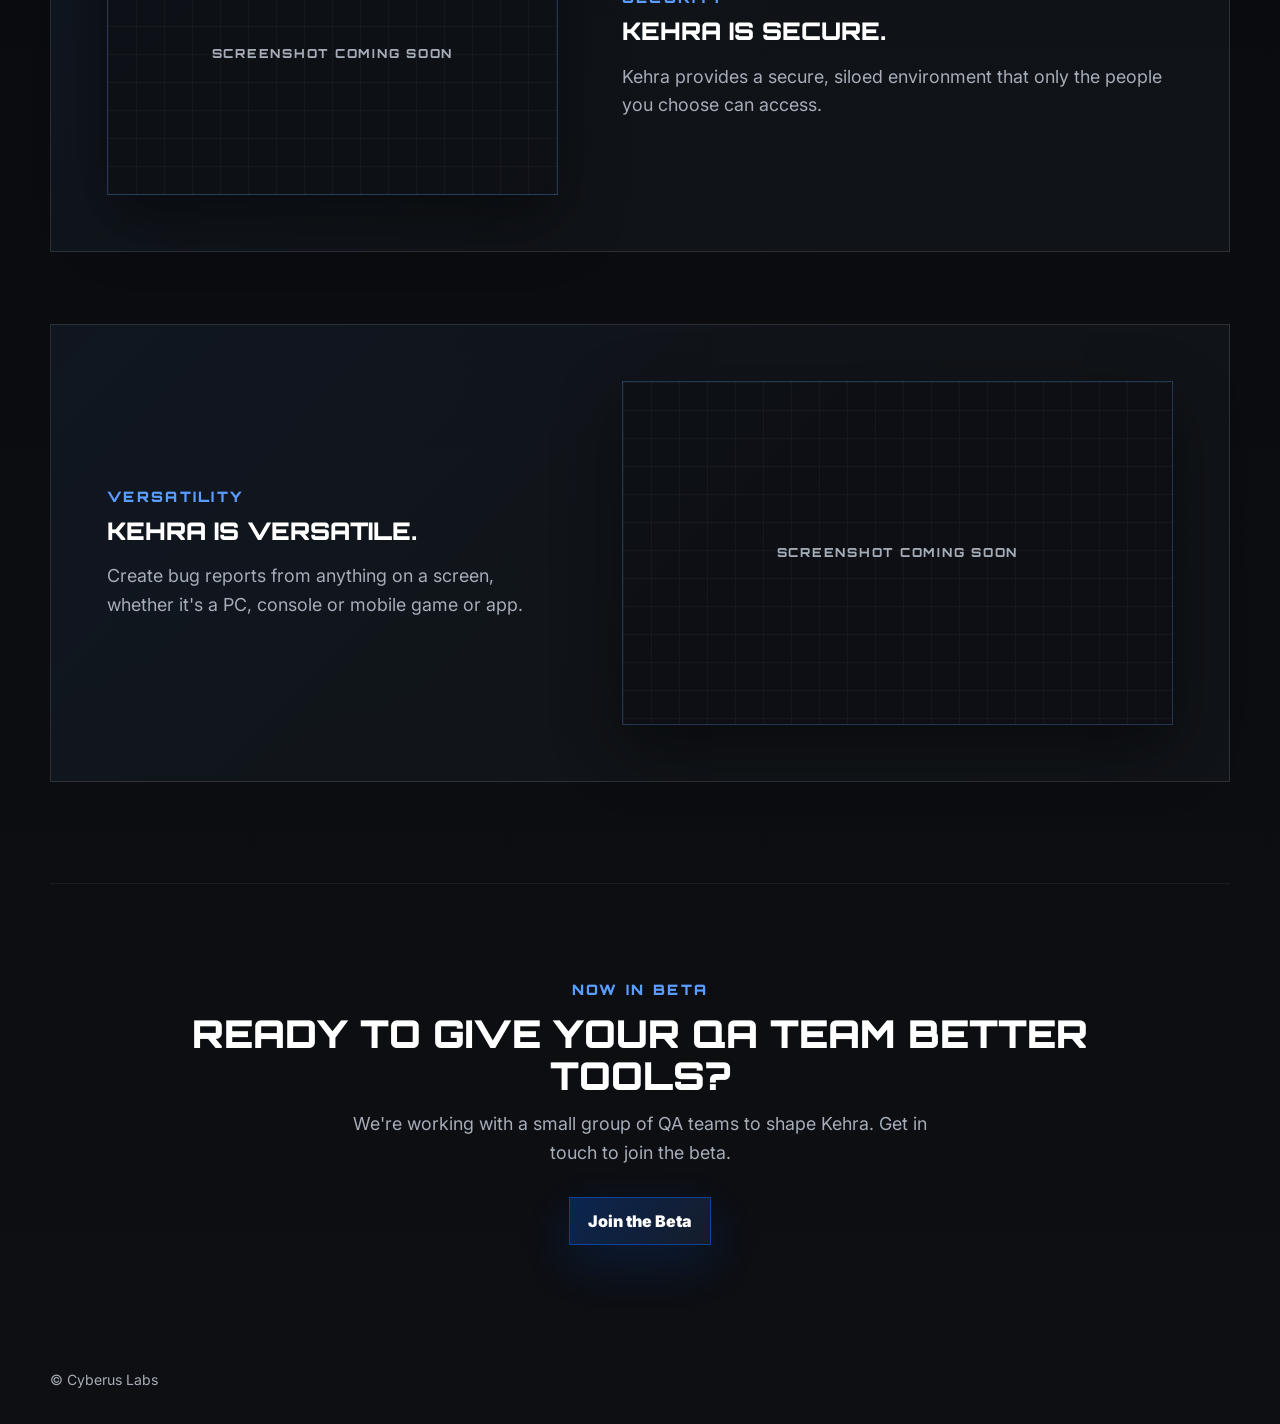
==== commit 016272a8: "Kehra page: smaller feature headings, drop section numbers Removes the 01/02/03 numbers from the fea" ====
--- a/kehra/index.html
+++ b/kehra/index.html
@@ -82,8 +82,7 @@
         <section class="kehra-feature" data-grow aria-labelledby="feature-engine-title">
           <div class="kehra-feature-inner">
             <div class="kehra-feature-copy">
-              <span class="kehra-feature-number">01</span>
-              <p class="section-eyebrow">The QA engine</p>
+              <p class="section-eyebrow">End-to-end QA tool</p>
               <h2 id="feature-engine-title">Kehra does for QA what game engines do for game development.</h2>
               <p>Kehra provides the right tools at the right time to assist in the logging, refinement and delivery of a bug to the developers.</p>
             </div>
@@ -98,7 +97,6 @@
         <section class="kehra-feature kehra-feature-reverse" data-grow aria-labelledby="feature-secure-title">
           <div class="kehra-feature-inner">
             <div class="kehra-feature-copy">
-              <span class="kehra-feature-number">02</span>
               <p class="section-eyebrow">Security</p>
               <h2 id="feature-secure-title">Kehra is secure.</h2>
               <p>Kehra provides a secure, siloed environment that only the people you choose can access.</p>
@@ -114,7 +112,6 @@
         <section class="kehra-feature" data-grow aria-labelledby="feature-versatile-title">
           <div class="kehra-feature-inner">
             <div class="kehra-feature-copy">
-              <span class="kehra-feature-number">03</span>
               <p class="section-eyebrow">Versatility</p>
               <h2 id="feature-versatile-title">Kehra is versatile.</h2>
               <p>Create bug reports from anything on a screen, whether it's a PC, console or mobile game or app.</p>
--- a/kehra/kehra.css
+++ b/kehra/kehra.css
@@ -179,21 +179,11 @@
   order: 2;
 }
 
-.kehra-feature-number {
-  display: block;
-  margin-bottom: 14px;
-  color: rgba(90, 156, 255, 0.35);
-  font-family: Orbitron, Inter, sans-serif;
-  font-size: clamp(2.4rem, 5vw, 3.6rem);
-  font-weight: 900;
-  line-height: 1;
-}
-
 .kehra-feature h2 {
   margin: 10px 0 0;
   color: var(--white);
   font-family: Orbitron, Inter, sans-serif;
-  font-size: clamp(1.45rem, 2.6vw, 2.3rem);
+  font-size: clamp(1.2rem, 1.9vw, 1.65rem);
   font-weight: 900;
   line-height: 1.12;
   text-transform: uppercase;
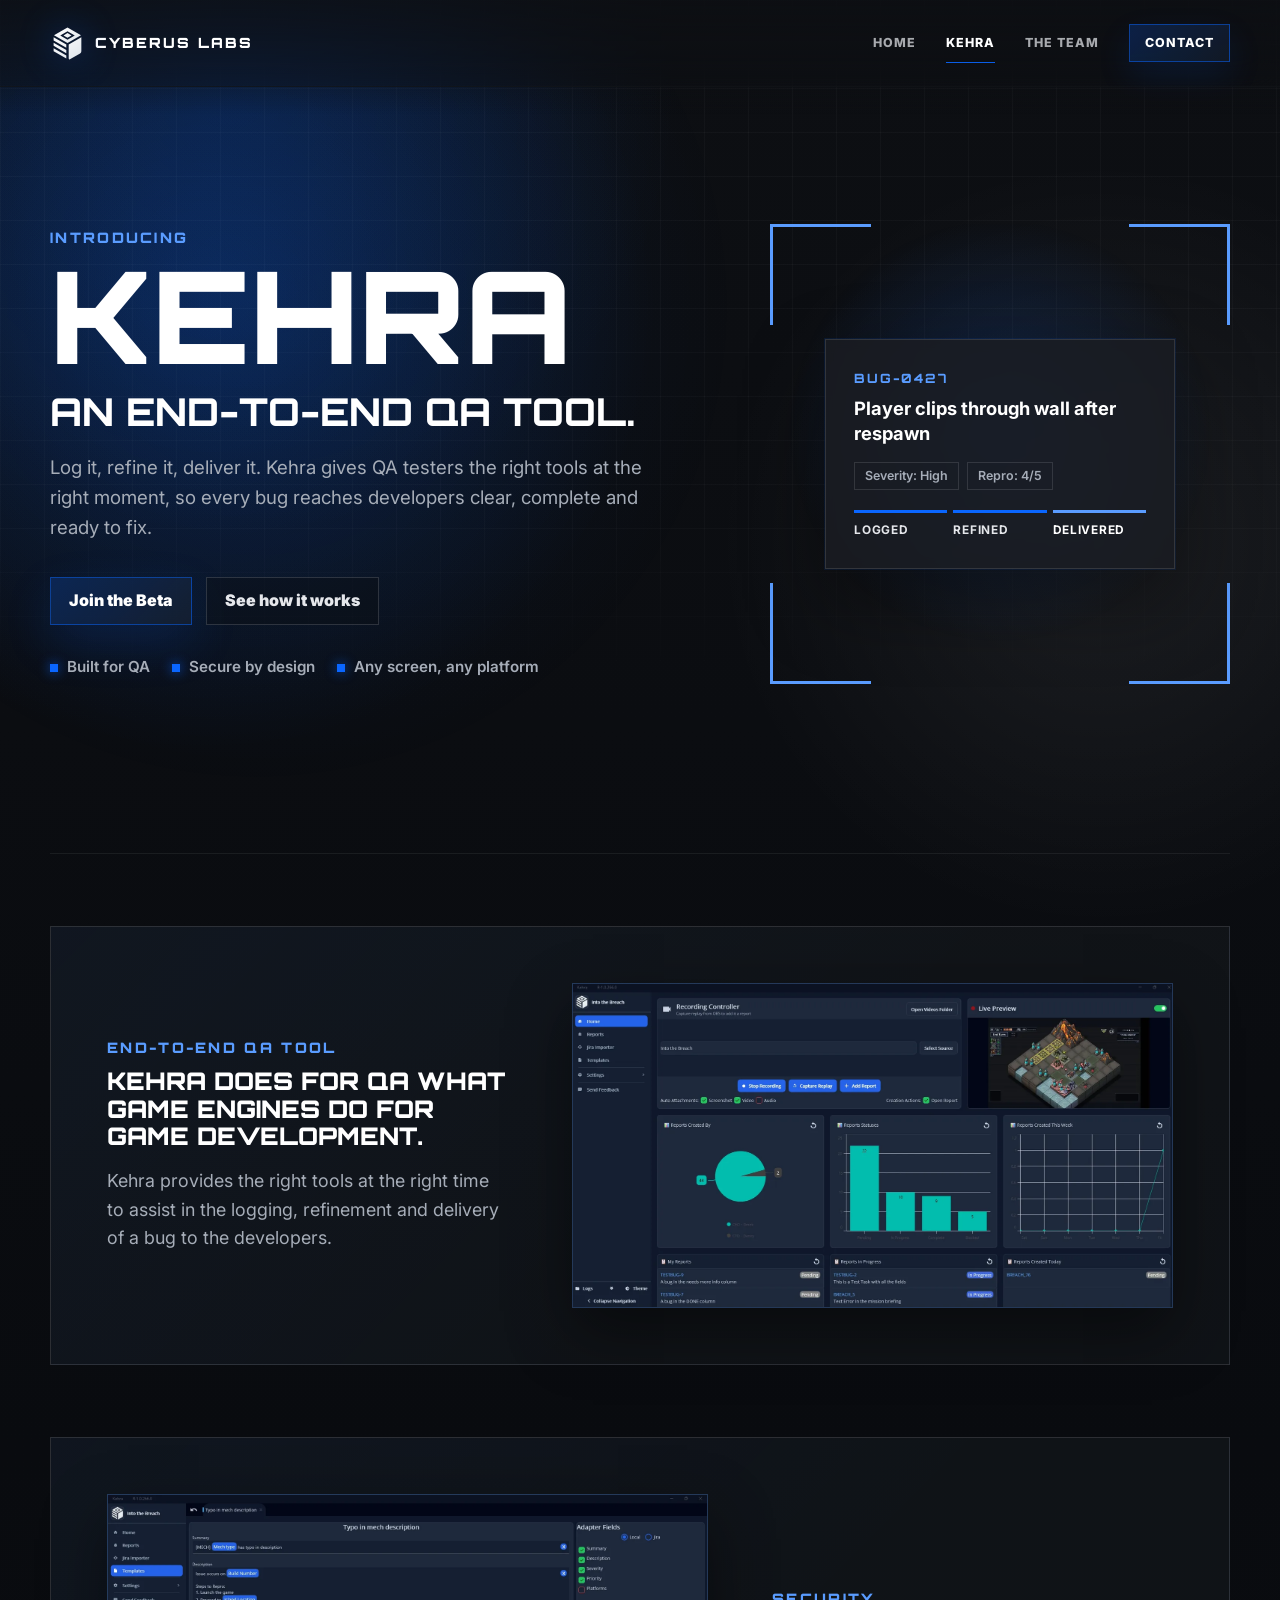
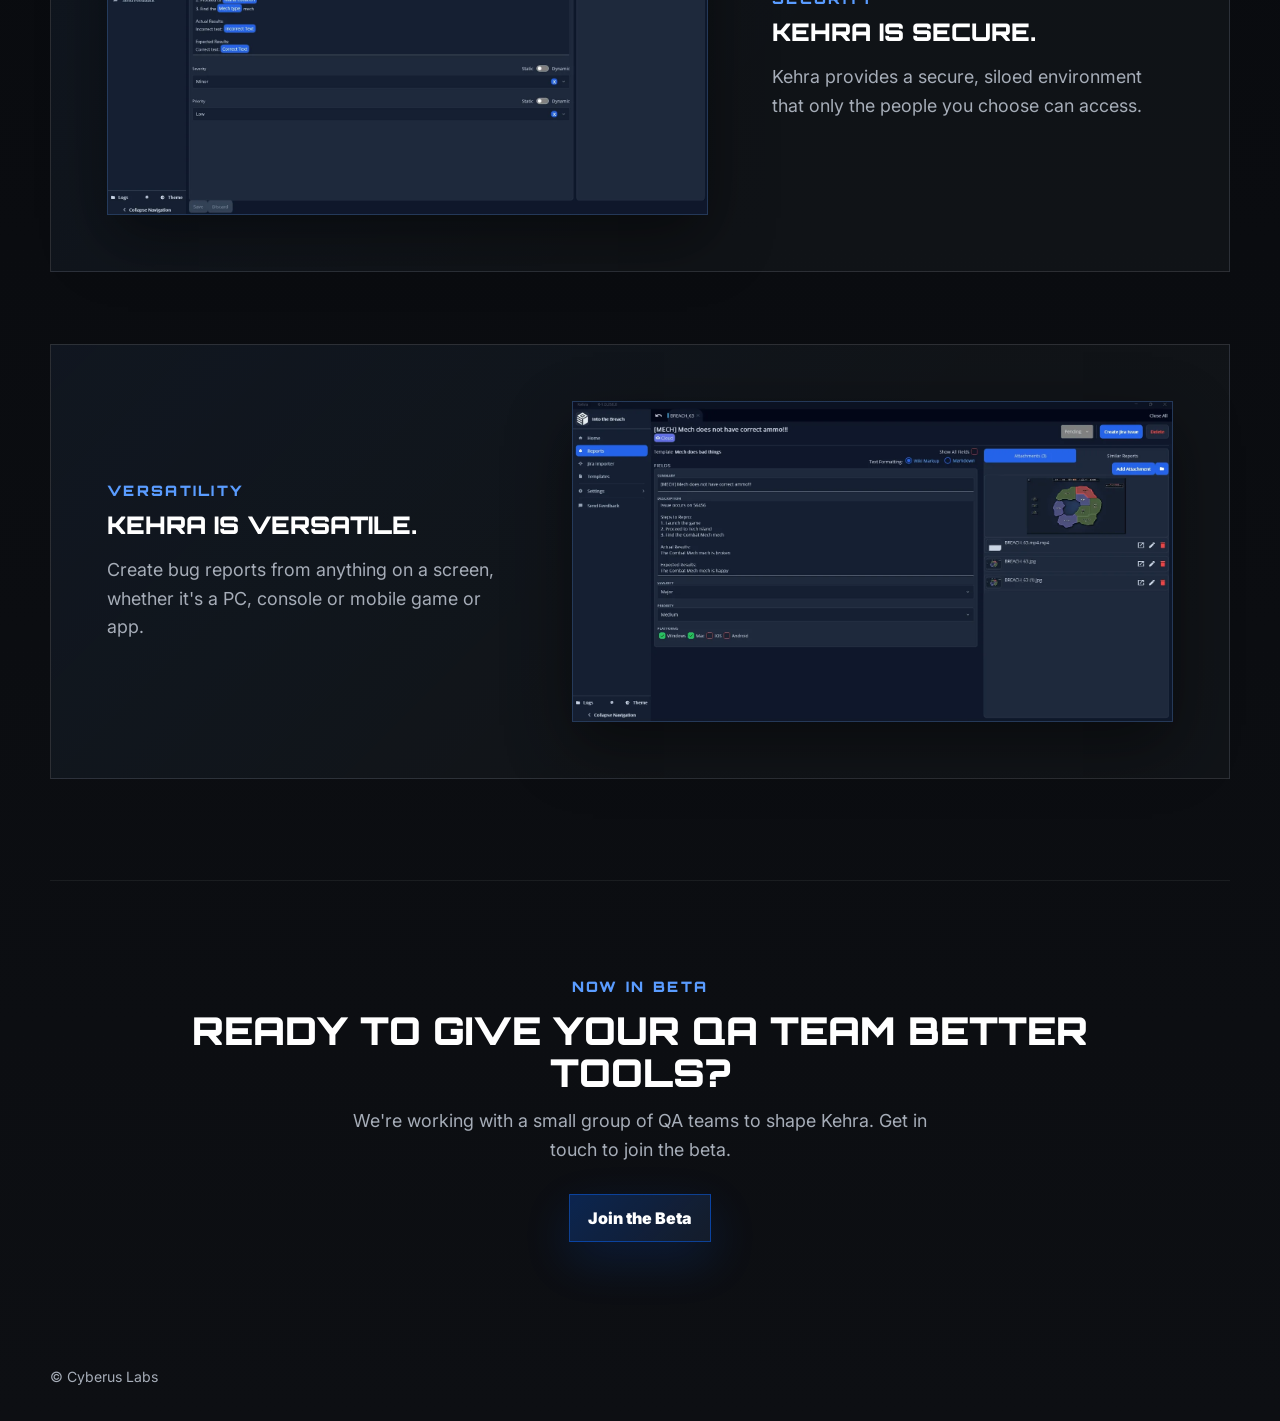
==== commit e7943d35: "Kehra page: add temporary app screenshots Adds dashboard, template editor and bug report screenshots" ====
--- a/kehra/index.html
+++ b/kehra/index.html
@@ -87,9 +87,7 @@
               <p>Kehra provides the right tools at the right time to assist in the logging, refinement and delivery of a bug to the developers.</p>
             </div>
             <figure class="kehra-shot">
-              <!-- Screenshot: replace this placeholder with
-                   <img src="../assets/images/kehra/feature-engine.png" alt="Describe the screenshot"> -->
-              <div class="kehra-shot-placeholder"><span>Screenshot coming soon</span></div>
+              <img src="../assets/images/kehra/dashboard.webp" alt="Kehra dashboard with the recording controller, live game preview and report charts" width="1600" height="863" loading="lazy">
             </figure>
           </div>
         </section>
@@ -102,9 +100,7 @@
               <p>Kehra provides a secure, siloed environment that only the people you choose can access.</p>
             </div>
             <figure class="kehra-shot">
-              <!-- Screenshot: replace this placeholder with
-                   <img src="../assets/images/kehra/feature-secure.png" alt="Describe the screenshot"> -->
-              <div class="kehra-shot-placeholder"><span>Screenshot coming soon</span></div>
+              <img src="../assets/images/kehra/template-editor.webp" alt="Kehra template editor with reusable fields for summary, description, severity and priority" width="1600" height="852" loading="lazy">
             </figure>
           </div>
         </section>
@@ -117,9 +113,7 @@
               <p>Create bug reports from anything on a screen, whether it's a PC, console or mobile game or app.</p>
             </div>
             <figure class="kehra-shot">
-              <!-- Screenshot: replace this placeholder with
-                   <img src="../assets/images/kehra/feature-versatile.png" alt="Describe the screenshot"> -->
-              <div class="kehra-shot-placeholder"><span>Screenshot coming soon</span></div>
+              <img src="../assets/images/kehra/bug-report.webp" alt="A Kehra bug report with screenshot and video attachments, ready to send to Jira" width="1600" height="853" loading="lazy">
             </figure>
           </div>
         </section>
--- a/kehra/kehra.css
+++ b/kehra/kehra.css
@@ -160,7 +160,7 @@
 
 .kehra-feature-inner {
   display: grid;
-  grid-template-columns: minmax(0, 0.9fr) minmax(0, 1.1fr);
+  grid-template-columns: minmax(0, 0.8fr) minmax(0, 1.2fr);
   gap: clamp(26px, 5vw, 64px);
   align-items: center;
   border: 1px solid var(--line);
@@ -175,6 +175,10 @@
   will-change: transform, opacity;
 }
 
+.kehra-feature-reverse .kehra-feature-inner {
+  grid-template-columns: minmax(0, 1.2fr) minmax(0, 0.8fr);
+}
+
 .kehra-feature-reverse .kehra-feature-copy {
   order: 2;
 }
@@ -202,10 +206,16 @@
 .kehra-shot img,
 .kehra-shot-placeholder {
   width: 100%;
+  border: 1px solid rgba(90, 156, 255, 0.28);
+  box-shadow: 0 24px 60px rgba(0, 0, 0, 0.45);
+}
+
+.kehra-shot img {
+  height: auto;
+}
+
+.kehra-shot-placeholder {
   aspect-ratio: 16 / 10;
-  border: 1px solid rgba(90, 156, 255, 0.28);
-  object-fit: cover;
-  box-shadow: 0 24px 60px rgba(0, 0, 0, 0.45);
 }
 
 .kehra-shot-placeholder {
@@ -259,7 +269,8 @@
     margin: 0 auto;
   }
 
-  .kehra-feature-inner {
+  .kehra-feature-inner,
+  .kehra-feature-reverse .kehra-feature-inner {
     grid-template-columns: 1fr;
   }
 
